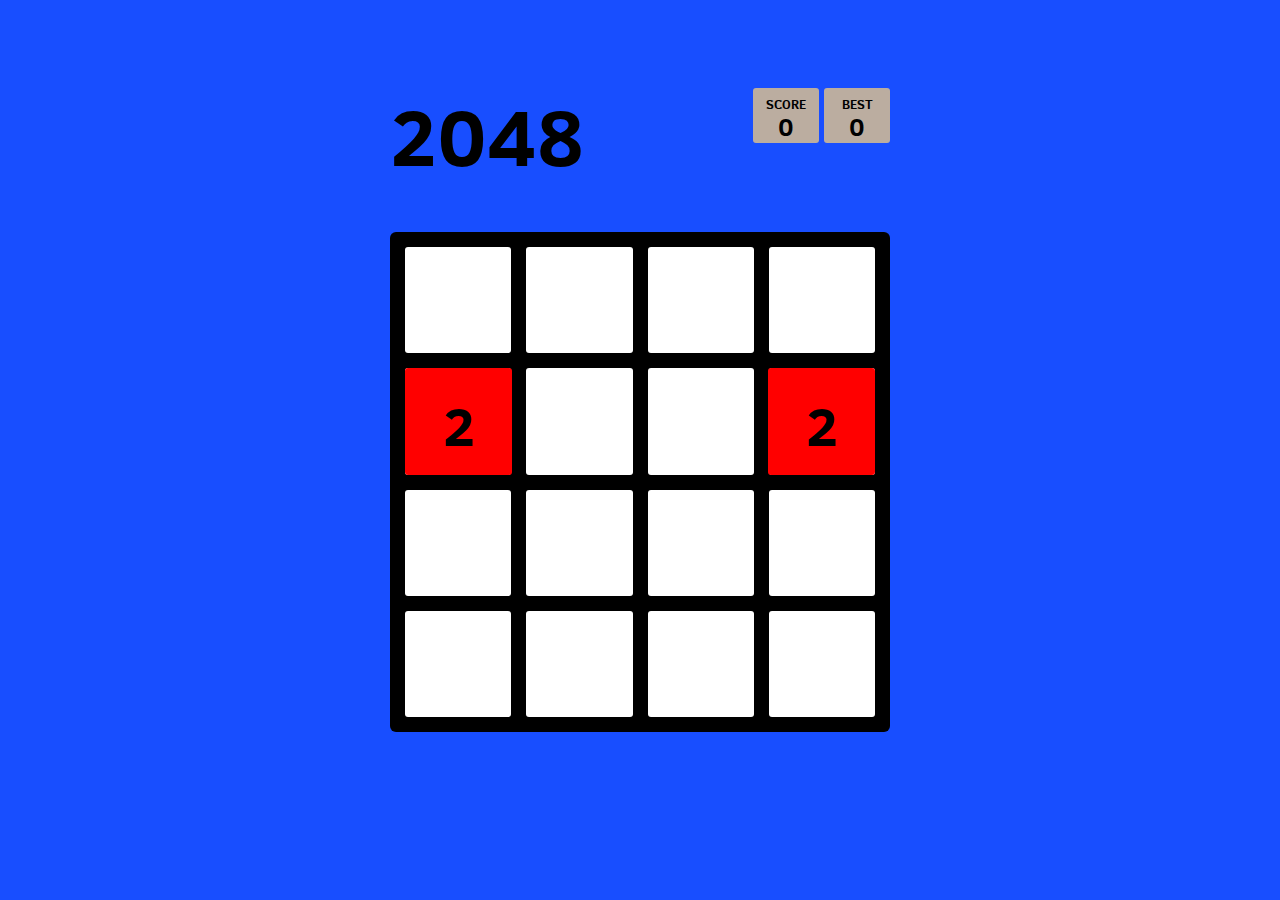
==== 2048/index.html @ 2b26d9b4 "first commit" ====
<!DOCTYPE html>
<html>
<head>
  <meta charset="utf-8">
  <title>2048</title>

  <link href="style/main.css" rel="stylesheet" type="text/css">
  <link rel="shortcut icon" href="https://github.com/jak3456/ak/raw/master/devil.ico" type="image/x-icon">
  <link rel="apple-touch-icon" href="meta/apple-touch-icon.png">
  <meta name="apple-mobile-web-app-capable" content="yes">

  <meta name="HandheldFriendly" content="True">
  <meta name="MobileOptimized" content="320">
  <meta name="viewport" content="width=device-width, target-densitydpi=160dpi, initial-scale=1.0, maximum-scale=1, user-scalable=no, minimal-ui">
</head>
<body>
  <div class="container">
    <div class="heading">
      <h1 class="title rev">2048</h1>
      <div class="scores-container">
        <div class="score-container rev">0</div>
        <div class="best-container rev">0</div>
      </div>
    </div>
    
    <div class="game-container rev">
      <div class="game-message rev">
        <p></p>
        <div class="lower">
	        <a class="keep-playing-button">Keep going</a>
          <a class="retry-button">Try again</a>
        </div>
      </div>

      <div class="grid-container">
        <div class="grid-row">
          <div class="grid-cell"></div>
          <div class="grid-cell"></div>
          <div class="grid-cell"></div>
          <div class="grid-cell"></div>
        </div>
        <div class="grid-row">
          <div class="grid-cell"></div>
          <div class="grid-cell"></div>
          <div class="grid-cell"></div>
          <div class="grid-cell"></div>
        </div>
        <div class="grid-row">
          <div class="grid-cell"></div>
          <div class="grid-cell"></div>
          <div class="grid-cell"></div>
          <div class="grid-cell"></div>
        </div>
        <div class="grid-row">
          <div class="grid-cell"></div>
          <div class="grid-cell"></div>
          <div class="grid-cell"></div>
          <div class="grid-cell"></div>
        </div>
      </div>

      <div class="tile-container">

      </div>
    </div>

    
  </div>

  <script src="js/animframe_polyfill.js"></script>
  <script src="js/keyboard_input_manager.js"></script>
  <script src="js/html_actuator.js"></script>
  <script src="js/grid.js"></script>
  <script src="js/tile.js"></script>
  <script src="js/local_score_manager.js"></script>
  <script src="js/game_manager.js"></script>
  <script src="js/application.js"></script>
</body>
</html>
---- 2048/style/main.css ----
@import url(fonts/clear-sans.css);
html, body {
  margin: 0;
  padding: 0;
  background: rgb(24 78 255);
  color: #000000;
  font-family: "Clear Sans", "Helvetica Neue", Arial, sans-serif;
  font-size: 18px; }

body {
  margin: 80px 0; }

.heading:after {
  content: "";
  display: block;
  clear: both; }

h1.title {
  font-size: 80px;
  font-weight: bold;
  margin: 0;
  display: block;
  float: left; }

.rev{
  -moz-transform: rotate(180deg);
  -webkit-transform: rotate(180deg);
  -ms-transform: rotate(180deg);
  -o-transform: rotate(180deg);
  transform: rotate(360deg); }

@-webkit-keyframes move-up {
  0% {
    top: 25px;
    opacity: 1; }

  100% {
    top: -50px;
    opacity: 0; } }

@-moz-keyframes move-up {
  0% {
    top: 25px;
    opacity: 1; }

  100% {
    top: -50px;
    opacity: 0; } }

@keyframes move-up {
  0% {
    top: 25px;
    opacity: 1; }

  100% {
    top: -50px;
    opacity: 0; } }

.scores-container {
  float: right;
  text-align: right; }

.score-container, .best-container {
  position: relative;
  display: inline-block;
  background: #bbada0;
  padding: 15px 25px;
  font-size: 25px;
  height: 25px;
  line-height: 47px;
  font-weight: bold;
  border-radius: 3px;
  color: rgb(0, 0, 0);
  margin-top: 8px;
  text-align: center; }

  .score-container:after, .best-container:after {
    position: absolute;
    width: 100%;
    top: 10px;
    left: 0;
    text-transform: uppercase;
    font-size: 13px;
    line-height: 13px;
    text-align: center;
    color: #000000;
    -moz-transform: rotate(180deg);
    -webkit-transform: rotate(180deg);
    -ms-transform: rotate(180deg);
    -o-transform: rotate(180deg);
    transform: rotate(360deg); }
    
  .score-container .score-addition, .best-container .score-addition {
    position: absolute;
    right: 30px;
    color: red;
    font-size: 25px;
    line-height: 25px;
    font-weight: bold;
    color: rgba(119, 110, 101, 0.9);
    z-index: 100;
    -webkit-animation: move-up 600ms ease-in;
    -moz-animation: move-up 600ms ease-in;
    animation: move-up 600ms ease-in;
    -webkit-animation-fill-mode: both;
    -moz-animation-fill-mode: both;
    animation-fill-mode: both; }

.score-container:after {
  content: "Score"; }

.best-container:after {
  content: "Best"; }

p {
  margin-top: 0;
  margin-bottom: 10px;
  line-height: 1.65; }

a {
  color: #776e65;
  font-weight: bold;
  text-decoration: underline;
  cursor: pointer; }

strong.important {
  text-transform: uppercase; }

hr {
  border: none;
  border-bottom: 1px solid #d8d4d0;
  margin-top: 20px;
  margin-bottom: 30px; }

.container {
  width: 500px;
  margin: 0 auto; }

@-webkit-keyframes fade-in {
  0% {
    opacity: 0; }

  100% {
    opacity: 1; } }

@-moz-keyframes fade-in {
  0% {
    opacity: 0; }

  100% {
    opacity: 1; } }

@keyframes fade-in {
  0% {
    opacity: 0; }

  100% {
    opacity: 1; } }

.game-container {
  margin-top: 40px;
  position: relative;
  padding: 15px;
  cursor: default;
  -webkit-touch-callout: none;
  -webkit-user-select: none;
  -moz-user-select: none;
  background: #000000;
  border-radius: 6px;
  width: 500px;
  height: 500px;
  -webkit-box-sizing: border-box;
  -moz-box-sizing: border-box;
  box-sizing: border-box; }
  .game-container .game-message {
    display: none;
    position: absolute;
    top: 0;
    right: 0;
    bottom: 0;
    left: 0;
    background: rgba(238, 228, 218, 0.5);
    z-index: 100;
    text-align: center;
    -webkit-animation: fade-in 800ms ease 1200ms;
    -moz-animation: fade-in 800ms ease 1200ms;
    animation: fade-in 800ms ease 1200ms;
    -webkit-animation-fill-mode: both;
    -moz-animation-fill-mode: both;
    animation-fill-mode: both; }
    .game-container .game-message p {
      font-size: 60px;
      font-weight: bold;
      height: 60px;
      line-height: 60px;
      margin-top: 222px; }
    .game-container .game-message .lower {
      display: block;
      margin-top: 59px; }
    .game-container .game-message a {
      display: inline-block;
      background: #8f7a66;
      border-radius: 3px;
      padding: 0 20px;
      text-decoration: none;
      color: #f9f6f2;
      height: 40px;
      line-height: 42px;
      margin-left: 9px; }
      .game-container .game-message a.keep-playing-button {
        display: none; }
    .game-container .game-message.game-won {
      background: rgba(237, 194, 46, 0.5);
      color: #f9f6f2; }
      .game-container .game-message.game-won a.keep-playing-button {
        display: inline-block; }
    .game-container .game-message.game-won, .game-container .game-message.game-over {
      display: block; }

.grid-container {
  position: absolute;
  z-index: 1; }

.grid-row {
  margin-bottom: 15px; }
  .grid-row:last-child {
    margin-bottom: 0; }
  .grid-row:after {
    content: "";
    display: block;
    clear: both; }

.grid-cell {
  width: 106.25px;
  height: 106.25px;
  margin-right: 15px;
  float: left;
  border-radius: 3px;
  background: rgb(255, 255, 255); }
  .grid-cell:last-child {
    margin-right: 0; }

.tile-container {
  position: absolute;
  z-index: 2; }

.tile, .tile .tile-inner {
  width: 107px;
  height: 107px;
  line-height: 116.25px; }
.tile.tile-position-1-1 {
  -webkit-transform: translate(0px, 0px);
  -moz-transform: translate(0px, 0px);
  transform: translate(0px, 0px); }
.tile.tile-position-1-2 {
  -webkit-transform: translate(0px, 121px);
  -moz-transform: translate(0px, 121px);
  transform: translate(0px, 121px); }
.tile.tile-position-1-3 {
  -webkit-transform: translate(0px, 242px);
  -moz-transform: translate(0px, 242px);
  transform: translate(0px, 242px); }
.tile.tile-position-1-4 {
  -webkit-transform: translate(0px, 363px);
  -moz-transform: translate(0px, 363px);
  transform: translate(0px, 363px); }
.tile.tile-position-2-1 {
  -webkit-transform: translate(121px, 0px);
  -moz-transform: translate(121px, 0px);
  transform: translate(121px, 0px); }
.tile.tile-position-2-2 {
  -webkit-transform: translate(121px, 121px);
  -moz-transform: translate(121px, 121px);
  transform: translate(121px, 121px); }
.tile.tile-position-2-3 {
  -webkit-transform: translate(121px, 242px);
  -moz-transform: translate(121px, 242px);
  transform: translate(121px, 242px); }
.tile.tile-position-2-4 {
  -webkit-transform: translate(121px, 363px);
  -moz-transform: translate(121px, 363px);
  transform: translate(121px, 363px); }
.tile.tile-position-3-1 {
  -webkit-transform: translate(242px, 0px);
  -moz-transform: translate(242px, 0px);
  transform: translate(242px, 0px); }
.tile.tile-position-3-2 {
  -webkit-transform: translate(242px, 121px);
  -moz-transform: translate(242px, 121px);
  transform: translate(242px, 121px); }
.tile.tile-position-3-3 {
  -webkit-transform: translate(242px, 242px);
  -moz-transform: translate(242px, 242px);
  transform: translate(242px, 242px); }
.tile.tile-position-3-4 {
  -webkit-transform: translate(242px, 363px);
  -moz-transform: translate(242px, 363px);
  transform: translate(242px, 363px); }
.tile.tile-position-4-1 {
  -webkit-transform: translate(363px, 0px);
  -moz-transform: translate(363px, 0px);
  transform: translate(363px, 0px); }
.tile.tile-position-4-2 {
  -webkit-transform: translate(363px, 121px);
  -moz-transform: translate(363px, 121px);
  transform: translate(363px, 121px); }
.tile.tile-position-4-3 {
  -webkit-transform: translate(363px, 242px);
  -moz-transform: translate(363px, 242px);
  transform: translate(363px, 242px); }
.tile.tile-position-4-4 {
  -webkit-transform: translate(363px, 363px);
  -moz-transform: translate(363px, 363px);
  transform: translate(363px, 363px); }

.tile {
  position: absolute;
  -webkit-transition: 100ms ease-in-out;
  -moz-transition: 100ms ease-in-out;
  transition: 100ms ease-in-out;
  -webkit-transition-property: -webkit-transform;
  -moz-transition-property: -moz-transform;
  transition-property: transform; }
  .tile .tile-inner {
    border-radius: 3px;
    background: #eee4da;
    text-align: center;
    font-weight: bold;
    z-index: 10;
    font-size: 55px; }
  .tile.tile-2 .tile-inner {
    background: #ff0000;
    box-shadow: 0 0 30px 10px rgba(243, 215, 116, 0), inset 0 0 0 1px rgba(255, 255, 255, 0); }
  .tile.tile-4 .tile-inner {
    background: #ffbf00;
    box-shadow: 0 0 30px 10px rgba(243, 215, 116, 0), inset 0 0 0 1px rgba(255, 255, 255, 0); }
  .tile.tile-8 .tile-inner {
    color: #f9f6f2;
    background:  #00ff0d; }
  .tile.tile-16 .tile-inner {
    color: #f9f6f2;
    background: #00bfff; }
  .tile.tile-32 .tile-inner {
    color: #f9f6f2;
    background:#0040ff; }
  .tile.tile-64 .tile-inner {
    color: #f9f6f2;
    background: #ff0080; }
  .tile.tile-128 .tile-inner {
    color: #f9f6f2;
    background: #8c00ff;
    box-shadow: 0 0 30px 10px rgba(243, 215, 116, 0.2381), inset 0 0 0 1px rgba(255, 255, 255, 0.14286);
    font-size: 45px; }

    @media screen and (max-width: 520px) {
      .tile.tile-128 .tile-inner {
        font-size: 25px; } }
  .tile.tile-256 .tile-inner {
    color: #f9f6f2;
    background: #ff006a;
    box-shadow: 0 0 30px 10px rgba(243, 215, 116, 0.31746), inset 0 0 0 1px rgba(255, 255, 255, 0.19048);
    font-size: 45px; }

    @media screen and (max-width: 520px) {
      .tile.tile-256 .tile-inner {
        font-size: 25px; } }
  .tile.tile-512 .tile-inner {
    color: #f9f6f2;
    background: #008521;
    box-shadow: 0 0 30px 10px rgba(243, 215, 116, 0.39683), inset 0 0 0 1px rgba(255, 255, 255, 0.2381);
    font-size: 45px; }

    @media screen and (max-width: 520px) {
      .tile.tile-512 .tile-inner {
        font-size: 25px; } }
  .tile.tile-1024 .tile-inner {
    color: #f9f6f2;
    background: #6f00ff;
    box-shadow: 0 0 30px 10px rgba(243, 215, 116, 0.47619), inset 0 0 0 1px rgba(255, 255, 255, 0.28571);
    font-size: 35px; }

    @media screen and (max-width: 520px) {
      .tile.tile-1024 .tile-inner {
        font-size: 15px; } }
  .tile.tile-2048 .tile-inner {
    color: #f9f6f2;
    background: rgb(0, 255, 106);
    box-shadow: 0 0 30px 10px rgba(243, 215, 116, 0.55556), inset 0 0 0 1px rgba(255, 255, 255, 0.33333);
    font-size: 35px; }

    @media screen and (max-width: 520px) {
      .tile.tile-2048 .tile-inner {
        font-size: 15px; } }
  .tile.tile-super .tile-inner {
    color: #f9f6f2;
    background: #3c3a32;
    font-size: 30px; }
    
    @media screen and (max-width: 520px) {
      .tile.tile-super .tile-inner {
        font-size: 10px; } }

@-webkit-keyframes appear {
  0% {
    opacity: 0;
    -webkit-transform: scale(0);
    -moz-transform: scale(0);
    transform: scale(0); }

  100% {
    opacity: 1;
    -webkit-transform: scale(1);
    -moz-transform: scale(1);
    transform: scale(1); } }

@-moz-keyframes appear {
  0% {
    opacity: 0;
    -webkit-transform: scale(0);
    -moz-transform: scale(0);
    transform: scale(0); }

  100% {
    opacity: 1;
    -webkit-transform: scale(1);
    -moz-transform: scale(1);
    transform: scale(1); } }

@keyframes appear {
  0% {
    opacity: 0;
    -webkit-transform: scale(0);
    -moz-transform: scale(0);
    transform: scale(0); }

  100% {
    opacity: 1;
    -webkit-transform: scale(1);
    -moz-transform: scale(1);
    transform: scale(1); } }

.tile-new .tile-inner {
  -webkit-animation: appear 200ms ease 100ms;
  -moz-animation: appear 200ms ease 100ms;
  animation: appear 200ms ease 100ms;
  -webkit-animation-fill-mode: backwards;
  -moz-animation-fill-mode: backwards;
  animation-fill-mode: backwards; }

@-webkit-keyframes pop {
  0% {
    -webkit-transform: scale(0);
    -moz-transform: scale(0);
    transform: scale(0); }

  50% {
    -webkit-transform: scale(1.2);
    -moz-transform: scale(1.2);
    transform: scale(1.2); }

  100% {
    -webkit-transform: scale(1);
    -moz-transform: scale(1);
    transform: scale(1); } }

@-moz-keyframes pop {
  0% {
    -webkit-transform: scale(0);
    -moz-transform: scale(0);
    transform: scale(0); }

  50% {
    -webkit-transform: scale(1.2);
    -moz-transform: scale(1.2);
    transform: scale(1.2); }

  100% {
    -webkit-transform: scale(1);
    -moz-transform: scale(1);
    transform: scale(1); } }

@keyframes pop {
  0% {
    -webkit-transform: scale(0);
    -moz-transform: scale(0);
    transform: scale(0); }

  50% {
    -webkit-transform: scale(1.2);
    -moz-transform: scale(1.2);
    transform: scale(1.2); }

  100% {
    -webkit-transform: scale(1);
    -moz-transform: scale(1);
    transform: scale(1); } }

.tile-merged .tile-inner {
  z-index: 20;
  -webkit-animation: pop 200ms ease 100ms;
  -moz-animation: pop 200ms ease 100ms;
  animation: pop 200ms ease 100ms;
  -webkit-animation-fill-mode: backwards;
  -moz-animation-fill-mode: backwards;
  animation-fill-mode: backwards; }

.game-intro {
  margin-bottom: 0; }
  .game-intro .intro-container {
    display: inline-block;
    float: left; }

.game-explanation {
  margin-top: 50px; }

@media screen and (max-width: 520px) {
  html, body {
    font-size: 15px; }

  body {
    margin: 20px 0;
    padding: 0 20px; }

  h1.title {
    font-size: 27px;
    margin-top: 15px; }

  .container {
    width: 280px;
    margin: 0 auto; }

  .score-container, .best-container {
    margin-top: 0;
    padding: 15px 10px;
    min-width: 40px; }

  .heading {
    margin-bottom: 10px; }

  .game-container {
    margin-top: 40px;
    position: relative;
    padding: 10px;
    cursor: default;
    -webkit-touch-callout: none;
    -webkit-user-select: none;
    -moz-user-select: none;
    background: #000000;
    border-radius: 6px;
    width: 280px;
    height: 280px;
    -webkit-box-sizing: border-box;
    -moz-box-sizing: border-box;
    box-sizing: border-box; }
    .game-container .game-message {
      display: none;
      position: absolute;
      top: 0;
      right: 0;
      bottom: 0;
      left: 0;
      background: rgba(238, 228, 218, 0.5);
      z-index: 100;
      text-align: center;
      -webkit-animation: fade-in 800ms ease 1200ms;
      -moz-animation: fade-in 800ms ease 1200ms;
      animation: fade-in 800ms ease 1200ms;
      -webkit-animation-fill-mode: both;
      -moz-animation-fill-mode: both;
      animation-fill-mode: both; }
      .game-container .game-message p {
        font-size: 60px;
        font-weight: bold;
        height: 60px;
        line-height: 60px;
        margin-top: 222px; }
      .game-container .game-message .lower {
        display: block;
        margin-top: 59px; }
      .game-container .game-message a {
        display: inline-block;
        background: #8f7a66;
        border-radius: 3px;
        padding: 0 20px;
        text-decoration: none;
        color: #f9f6f2;
        height: 40px;
        line-height: 42px;
        margin-left: 9px; }
        .game-container .game-message a.keep-playing-button {
          display: none; }
      .game-container .game-message.game-won {
        background: rgba(237, 194, 46, 0.5);
        color: #f9f6f2; }
        .game-container .game-message.game-won a.keep-playing-button {
          display: inline-block; }
      .game-container .game-message.game-won, .game-container .game-message.game-over {
        display: block; }

  .grid-container {
    position: absolute;
    z-index: 1; }

  .grid-row {
    margin-bottom: 10px; }
    .grid-row:last-child {
      margin-bottom: 0; }
    .grid-row:after {
      content: "";
      display: block;
      clear: both; }

  .grid-cell {
    width: 57.5px;
    height: 57.5px;
    margin-right: 10px;
    float: left;
    border-radius: 3px;
    background: rgb(255, 255, 255); }
    .grid-cell:last-child {
      margin-right: 0; }

  .tile-container {
    position: absolute;
    z-index: 2; }

  .tile, .tile .tile-inner {
    width: 58px;
    height: 58px;
    line-height: 67.5px; }
  .tile.tile-position-1-1 {
    -webkit-transform: translate(0px, 0px);
    -moz-transform: translate(0px, 0px);
    transform: translate(0px, 0px); }
  .tile.tile-position-1-2 {
    -webkit-transform: translate(0px, 67px);
    -moz-transform: translate(0px, 67px);
    transform: translate(0px, 67px); }
  .tile.tile-position-1-3 {
    -webkit-transform: translate(0px, 135px);
    -moz-transform: translate(0px, 135px);
    transform: translate(0px, 135px); }
  .tile.tile-position-1-4 {
    -webkit-transform: translate(0px, 202px);
    -moz-transform: translate(0px, 202px);
    transform: translate(0px, 202px); }
  .tile.tile-position-2-1 {
    -webkit-transform: translate(67px, 0px);
    -moz-transform: translate(67px, 0px);
    transform: translate(67px, 0px); }
  .tile.tile-position-2-2 {
    -webkit-transform: translate(67px, 67px);
    -moz-transform: translate(67px, 67px);
    transform: translate(67px, 67px); }
  .tile.tile-position-2-3 {
    -webkit-transform: translate(67px, 135px);
    -moz-transform: translate(67px, 135px);
    transform: translate(67px, 135px); }
  .tile.tile-position-2-4 {
    -webkit-transform: translate(67px, 202px);
    -moz-transform: translate(67px, 202px);
    transform: translate(67px, 202px); }
  .tile.tile-position-3-1 {
    -webkit-transform: translate(135px, 0px);
    -moz-transform: translate(135px, 0px);
    transform: translate(135px, 0px); }
  .tile.tile-position-3-2 {
    -webkit-transform: translate(135px, 67px);
    -moz-transform: translate(135px, 67px);
    transform: translate(135px, 67px); }
  .tile.tile-position-3-3 {
    -webkit-transform: translate(135px, 135px);
    -moz-transform: translate(135px, 135px);
    transform: translate(135px, 135px); }
  .tile.tile-position-3-4 {
    -webkit-transform: translate(135px, 202px);
    -moz-transform: translate(135px, 202px);
    transform: translate(135px, 202px); }
  .tile.tile-position-4-1 {
    -webkit-transform: translate(202px, 0px);
    -moz-transform: translate(202px, 0px);
    transform: translate(202px, 0px); }
  .tile.tile-position-4-2 {
    -webkit-transform: translate(202px, 67px);
    -moz-transform: translate(202px, 67px);
    transform: translate(202px, 67px); }
  .tile.tile-position-4-3 {
    -webkit-transform: translate(202px, 135px);
    -moz-transform: translate(202px, 135px);
    transform: translate(202px, 135px); }
  .tile.tile-position-4-4 {
    -webkit-transform: translate(202px, 202px);
    -moz-transform: translate(202px, 202px);
    transform: translate(202px, 202px); }

  .game-container {
    margin-top: 20px; }

  .tile .tile-inner {
    font-size: 35px; }

  .game-message p {
    font-size: 30px !important;
    height: 30px !important;
    line-height: 30px !important;
    margin-top: 90px !important; }
  .game-message .lower {
    margin-top: 30px !important; } }
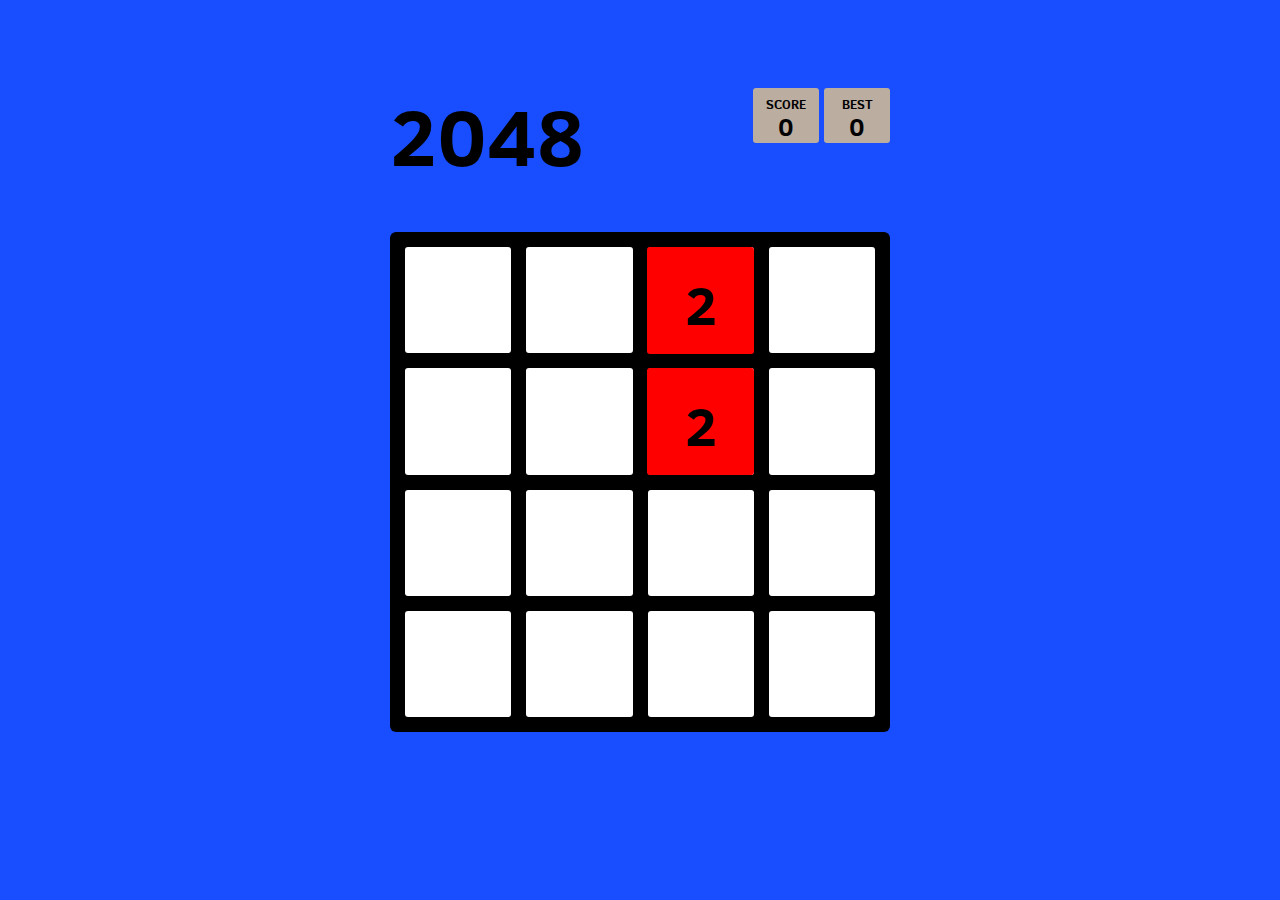
==== commit 3ca9a338: "fix website icon" ====
--- a/2048/index.html
+++ b/2048/index.html
@@ -5,7 +5,7 @@
   <title>2048</title>
 
   <link href="style/main.css" rel="stylesheet" type="text/css">
-  <link rel="shortcut icon" href="https://github.com/jak3456/ak/raw/master/devil.ico" type="image/x-icon">
+  <link rel="shortcut icon" href="https://github.com/>jakbin/blog/raw/master/devil.ico" type="image/x-icon">
   <link rel="apple-touch-icon" href="meta/apple-touch-icon.png">
   <meta name="apple-mobile-web-app-capable" content="yes">
 
